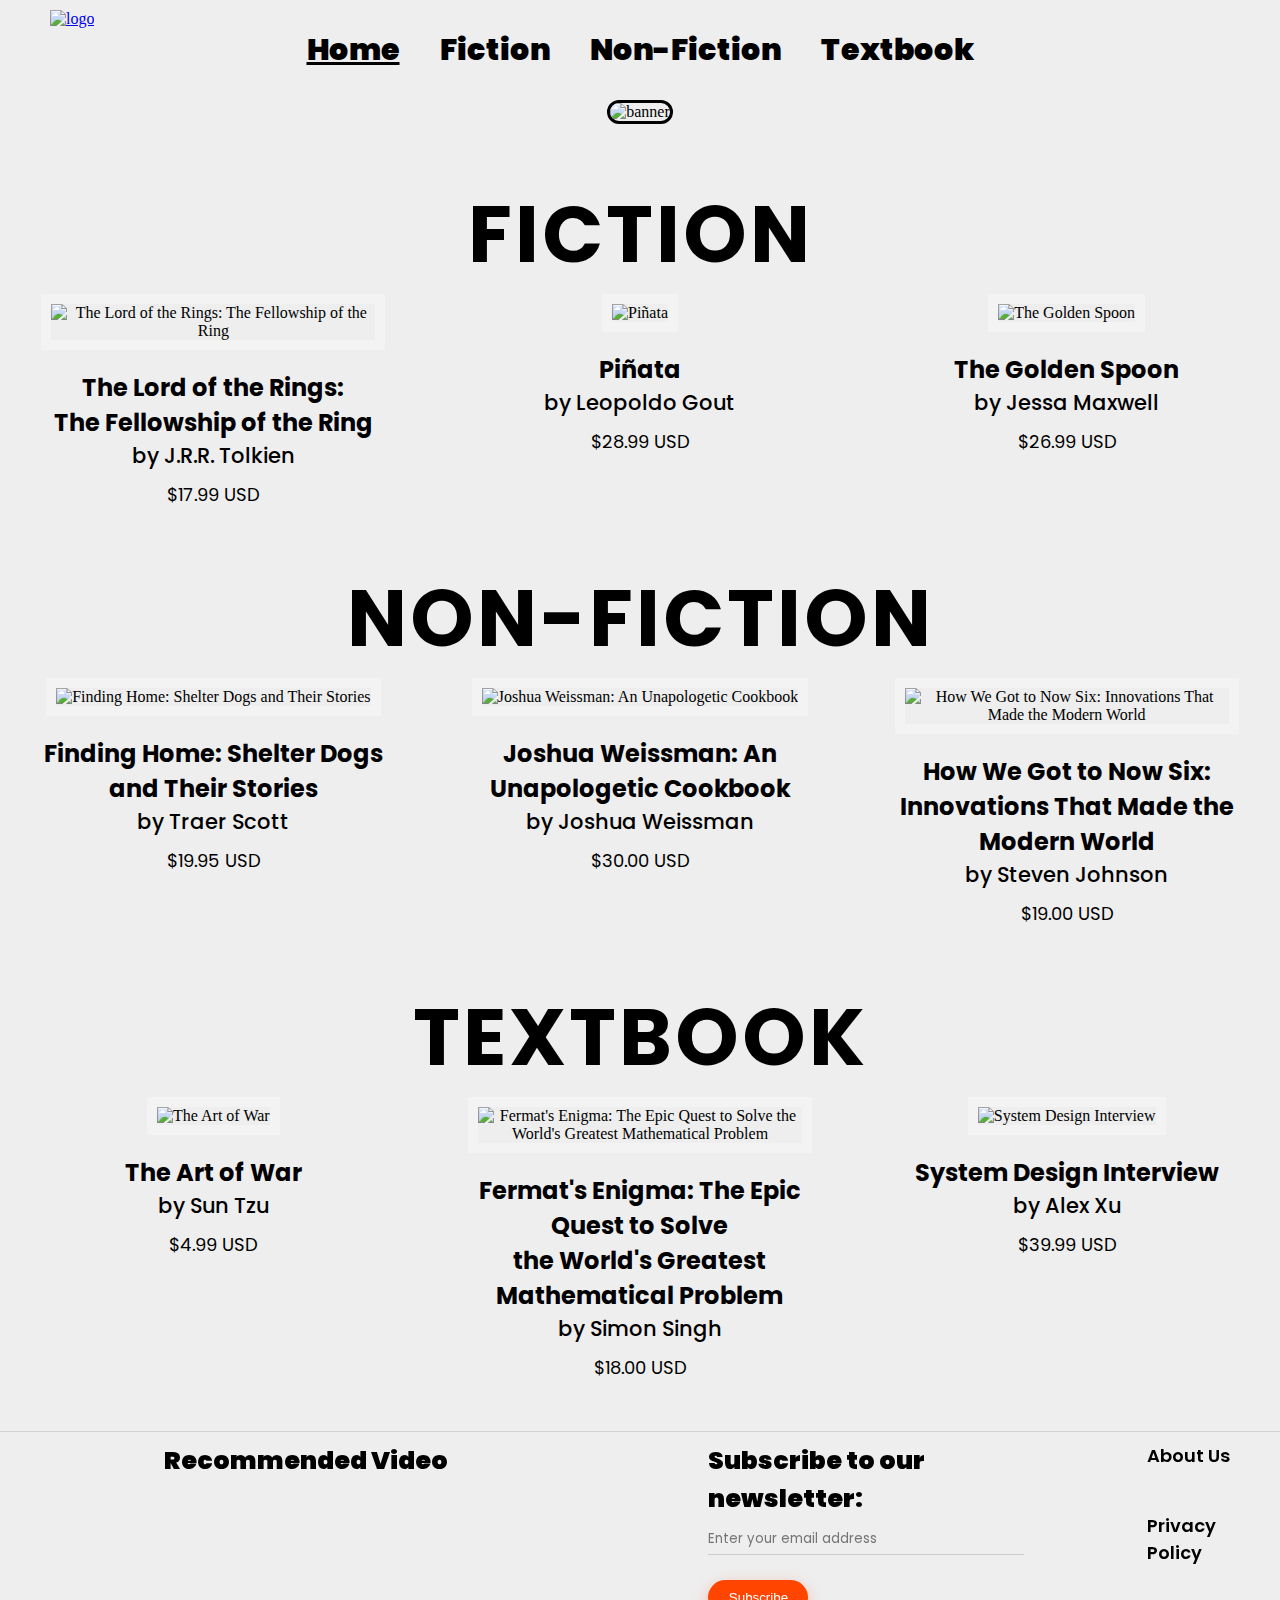
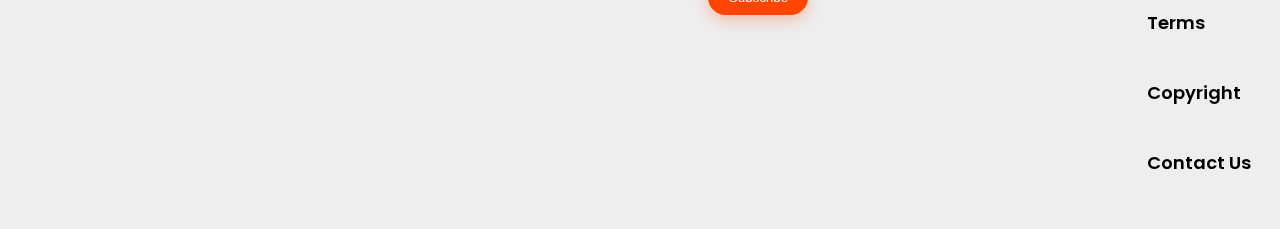
==== index.html @ ee294438 "First Upload" ====
<!--RMIT University Vietnam
  Course: COSC2430 Web Programming
  Semester: 2023A
  Assessment: Assignment 1
  Author: Vu Thanh Tung
  ID: s3963172
  Acknowledgement:
-->

<!DOCTYPE html>
<html lang="en">

<head>
    <meta charset="UTF-8">
    <meta http-equiv="X-UA-Compatible" content="IE=edge">
    <meta name="viewport" content="width=device-width, initial-scale=1.0">
    <title>On The Same Page Bookstore</title>
    <link rel="shortcut icon" type="image/png" href="img/Logo/Logo-favicon.png">
    <link rel="stylesheet" href="style.css">
    <script src="script.js"></script>
</head>

<body>
    <header class="header-section">
        <div class="header-logo">
            <a href="index.html">
                <img src="img/Logo/Logo.png" alt="logo" id="logo">
            </a>
        </div>
        <div class="mobile-nav-icon">☰</div>
        <nav class="navbar">
            <ul>
                <li>
                    <a href="index.html" class="nav-link" id="active-link">home</a>
                </li>
                <li>
                    <a href="fiction.html" class="nav-link">fiction</a>
                </li>
                <li>
                    <a href="non-fiction.html" class="nav-link">non-fiction</a>
                </li>
                <li>
                    <a href="textbook.html" class="nav-link">textbook</a>
                </li>
            </ul>
        </nav>
    </header>

    <main>
        <section id="banner-section">
            <div class="banner">
                <img src="img/Banner/Banner1.jpg" alt="banner">
            </div>
        </section>

        <section id="store-page">
            <section>
                <a href="fiction.html" class="category">
                    <h1>fiction</h1>
                </a>
                <div class="bookshelf">
                    <a class="book" href="book-detail.html">
                        <img src="img/Book/Fiction/Fantasy/The Lord of the Rings_The Fellowship of the Ring/TLOTR_The Fellowship of the Ring-Cover.jpg"
                            alt="The Lord of the Rings: The Fellowship of the Ring">
                        <h2>The Lord of the Rings:<br>The Fellowship of the Ring</h2>
                        <h3>by J.R.R. Tolkien</h3>
                        <p>$17.99 USD</p>
                    </a>
                    <a class="book" href="#">
                        <img src="img/Book/Fiction/Horror/Piñata/Piñata-Cover.jpg" alt="Piñata">
                        <h2>Piñata</h2>
                        <h3>by Leopoldo Gout</h3>
                        <p>$28.99 USD</p>
                    </a>
                    <a class="book" href="#">
                        <img src="img/Book/Fiction/Mystery-Thriller/The Golden Spoon/The Golden Spoon-Cover.jpg"
                            alt="The Golden Spoon">
                        <h2>The Golden Spoon</h2>
                        <h3>by Jessa Maxwell</h3>
                        <p>$26.99 USD</p>
                    </a>
            </section>

            <section>
                <a href="non-fiction.html" class="category">
                    <h1>non-fiction</h1>
                </a>
                <div class="bookshelf">
                    <a class="book" href="#">
                        <img src="img/Book/Non-Fiction/Art and Photography/Finding Home_Shelter Dogs and Their Stories/Finding Home_Shelter Dogs and Their Stories-Cover.jpg"
                            alt="Finding Home: Shelter Dogs and Their Stories">
                        <h2>Finding Home: Shelter Dogs and Their Stories</h2>
                        <h3>by Traer Scott</h3>
                        <p>$19.95 USD</p>
                    </a>
                    <a class="book" href="#">
                        <img src="img/Book/Non-Fiction/Cooking and Food/Joshua Weissman_An Unapologetic Cookbook/Joshua Weissman_An Unapologetic Cookbook-Cover.jpg"
                            alt="Joshua Weissman: An Unapologetic Cookbook">
                        <h2>Joshua Weissman: An Unapologetic Cookbook</h2>
                        <h3>by Joshua Weissman</h3>
                        <p>$30.00 USD</p>
                    </a>
                    <a class="book" href="#">
                        <img src="img/Book/Non-Fiction/History/How We Got to Now Six_Innovations That Made the Modern World/How We Got to Now-Cover.jpg"
                            alt="How We Got to Now Six: Innovations That Made the Modern World">
                        <h2>How We Got to Now Six:<br>Innovations That Made the Modern World</h2>
                        <h3>by Steven Johnson</h3>
                        <p>$19.00 USD</p>
                    </a>
            </section>

            <section>
                <a href="textbook.html" class="category">
                    <h1>textbook</h1>
                </a>
                <div class="bookshelf">
                    <a class="book" href="#">
                        <img src="img/Book/Textbook/Humanities/The Art of War/The Art of War-Cover.jpg"
                            alt="The Art of War">
                        <h2>The Art of War</h2>
                        <h3>by Sun Tzu</h3>
                        <p>$4.99 USD</p>
                    </a>
                    <a class="book" href="#">
                        <img src="img/Book/Textbook/Math and Science/Fermat's Enigma_The Epic Quest to Solve the World's Greatest Mathematical Problem/Fermat's Enigma-Cover.jpg"
                            alt="Fermat's Enigma: The Epic Quest to Solve the World's Greatest Mathematical Problem">
                        <h2>Fermat's Enigma: The Epic Quest to Solve<br>the World's Greatest Mathematical Problem</h2>
                        <h3>by Simon Singh</h3>
                        <p>$18.00 USD</p>
                    </a>
                    <a class="book" href="#">
                        <img src="img/Book/Textbook/Professional and Technical/System Design Interview/System Design Interview-Cover.jpg"
                            alt="System Design Interview">
                        <h2>System Design Interview</h2>
                        <h3>by Alex Xu</h3>
                        <p>$39.99 USD</p>
                    </a>
            </section>
        </section>
    </main>

    <footer id="footer-section">
        <nav id="footer-navbar">
            <div class="video-box">
                <h2>Recommended Video</h2>
                <iframe width="560" height="315" src="https://www.youtube.com/embed/lIW5jBrrsS0"
                    title="YouTube video player" frameborder="0"
                    allow="accelerometer; autoplay; clipboard-write; encrypted-media; gyroscope; picture-in-picture; web-share"
                    allowfullscreen></iframe>
            </div>
            <div class="newsletter-box">
                <form>
                    <label for="email">Subscribe to our newsletter:</label>
                    <input type="email" id="email" name="email" placeholder="Enter your email address">
                    <button type="submit">Subscribe</button>
                </form>
            </div>
            <ul id="footer-menu">
                <li>
                    <a href="#" class="footer-link">about us</a>
                </li>
                <li>
                    <a href="#" class="footer-link">privacy policy</a>
                </li>
                <li>
                    <a href="#" class="footer-link">terms</a>
                </li>
                <li>
                    <a href="#" class="footer-link">copyright</a>
                </li>
                <li>
                    <a href="contact.html" class="footer-link">contact us</a>
                </li>
            </ul>
        </nav>
    </footer>
</body>

</html>
---- style.css ----
/* RMIT University Vietnam
  Course: COSC2430 Web Programming
  Semester: 2023A
  Assessment: Assignment 1
  Author: Vu Thanh Tung
  ID: s3963172
  Acknowledgement:
*/

@import url('https://fonts.googleapis.com/css2?family=Poppins&display=swap');

:root {
    --font-family: 'Poppins', sans-serif;

    --header-bg-color-light: gray;
    --main-bg-color-light: #eee;
    --font-color-light: black;

    --breadcrumb-parent-color: black;
    --breadcrumb-child-color: gray;

    --book-border-color: #f3f3f3;
}

* {
    margin: 0;
    padding: 0;
}

body {
    background-color: var(--main-bg-color-light);
}

/* || HEADER SECTION */
.header-section {
    display: flex;
    justify-content: center;
    width: 100%;
    padding: 0 20px;    
}

/* Header Logo */
.header-logo {
    display: flex;
    align-items: center;
    justify-content: center;
    position: absolute;
    top: 10px;
    left: 50px;
}

#logo {
    width: 75px;
    height: auto;
    transition: .5s;
}

#logo:hover {
    scale: 1.02;
    transition: .5s;
}

/* Default Horizontal Navigation Bar */
.navbar {
    display: flex;
    justify-content: center;
    align-items: center;
    background-color: var(--main-bg-color-light);
    height: 100px;
}

.navbar ul {
    display: flex;
    list-style: none;
    margin: 0;
    padding: 0;
}

.navbar li {
    font-size: 30px;
    font-family: var(--font-family);
    font-weight: 900;
    text-transform: capitalize;
    margin-right: 40px;
    transition: .5s;
}

.navbar a {
    color: var(--font-color-light);
    text-decoration: none;
}

#active-link {
    text-decoration: underline;
}

.nav-link:hover {
    text-decoration: underline;
}

.navbar li:hover {
    font-size: 31px;
    transition: .5s;
}

.mobile-nav-icon {
    text-align: center;
    width: 30px;
    height: 30px;
    padding: 5px;
    font-size: 20px;
    background-color: var(--book-border-color);
    display: none;
    margin-top: 30px;
    margin-left: 30px;
}

/* Responsive Vertical Navigation Bar */
@media (max-width: 960px) {
    .header-section {
        flex-direction: column;
        height: auto;
        justify-content: flex-start;
        padding-bottom: 30px;
    }

    .header-logo {
        position: absolute;
        top: 10px;
        right: 50px;
        margin-left: 50px;
        padding-right: 50px;
    }

    .navbar {
        background: var(--book-border-color);
        flex-direction: column;
        align-items: flex-start;
        height: auto;
        width: fit-content;
        padding: 5px 20px;
        margin-left: 30px;
    }

    .navbar ul {
        flex-direction: column;
        margin-top: 20px;
    }

    .navbar li {
        margin-right: 0;
        margin-bottom: 10px;
        font-size: 20px;
        transition: .5s;
    }

    .navbar {
        display: none;
    }

    .mobile-nav-icon {
        display: block;
    }

    .mobile-nav-icon:hover+.navbar {
        display: block;
    }

    .navbar:hover {
        display: block;
    }

    .navbar li:hover {
        font-size: 21px;
        transition: .5s;
    }
}

/* || MAIN SECTION */
/* Breadcrumb */
.breadcrumb {
    display: flex;
    justify-content: center;
    padding: 10px 0;
    list-style: none;
}

.breadcrumb li {
    color: var(--breadcrumb-child-color);
    display: inline;
    font-size: 25px;
    font-family: var(--font-family);
    font-weight: 400;
    text-transform: capitalize;
}

.breadcrumb li+li:before {
    padding: 8px;
    color: var(--breadcrumb-parent-color);
    content: ">\00a0";
}

.breadcrumb li a {
    color: var(--breadcrumb-parent-color);
    text-decoration: none;
    text-transform: capitalize;
}

.breadcrumb li a:hover {
    color: var(--breadcrumb-parent-color);
    text-decoration: underline;
}

/* Banner Section */
#banner-section {
    display: flex;
    align-items: center;
    justify-content: center;
    padding: 0 35px 0 35px;
}

.banner img {
    width: 100%;
    height: auto;
    border-radius: 1em;
    border: 3px solid black;
}

/* Store Section */
#store-page {
    padding-top: 50px;
}

.category {
    font-family: var(--font-family);
    font-weight: 900;
    font-size: 40px;
    letter-spacing: 3px;
    color: var(--font-color-light);
    text-decoration: none;
    text-transform: uppercase;
    text-align: center;
}

/* Book Showcase */
/* Default 3 Column Layout */
.bookshelf {
    display: flex;
    flex-wrap: wrap;
    justify-content: space-around;
}

.book {
    width: calc(30% - 40px);
    margin-bottom: 40px;
    color: var(--font-color-light);
    text-decoration: none;
    text-align: center;
}


.book img {
    width: 100%;
    height: auto;
    transition: .5s;
    border: 10px solid var(--book-border-color);
    z-index: -1;
}

.book h2 {
    font-family: var(--font-family);
    font-size: 24px;
    color: var(--font-color-light);
    margin: 20px 0 0;
}

.book h3 {
    color: var(--font-color-light);
    font-family: var(--font-family);
    font-size: 21px;
    font-weight: 500;
    margin-bottom: 10px;

}

.book p {
    font-family: var(--font-family);
    font-size: 18px;
    text-decoration: none;
    line-height: 1.5;
    margin-bottom: 10px;
}

.book:hover img {
    scale: 1.02;
    transition: 0.5s;
}

.book:hover h2 {
    text-decoration: underline;
}

/* Responsive 1 Column Layout */
@media only screen and (max-width: 960px) {
    .bookshelf {
        flex-direction: column;
        padding: 0px 30px;
    }

    .book {
        width: 100%;
        margin-bottom: 40px;
    }
}

@media only screen and (max-width: 960px) {
    #footer-navbar {
        display: grid;
        gap: 2%;
    }

    #footer-navbar>ul {
        text-align: center;
    }
}

/* || BOOK DEATAIL PAGE */
/* Default Horizontal Book Detail */
.detail-box {
    display: flex;
    justify-content: center;
    align-items: center;
    gap: 100px;
}

.book-detail-smallimg img {
    height: 150px;
    margin: 10px 0;
    cursor: pointer;
    display: block;
    opacity: 0.6;
}

.book-detail-smallimg img:hover {
    opacity: 1;
}

.book-detail {
    display: flex;
    justify-content: center;
    gap: 10px;
    padding: 40px;
}

.img-container img {
    height: 500px;
    width: auto;
}

.book-price {
    display: flex;
    flex-direction: column;
    justify-content: center;
    align-items: center;
    text-align: center;
    padding: 20px;
    margin-right: 80px;
}

.book-price h2 {
    font-family: var(--font-family);
    font-size: 20px;
    font-weight: 900;
    color: var(--font-color-light);
}

.book-price h3 {
    font-family: var(--font-family);
    font-size: 20px;
    font-weight: 400;
    color: var(--font-color-light);
}

.book-price p {
    font-family: var(--font-family);
    font-size: 40px;
    font-weight: 900;
    color: var(--font-color-light);
}

.book-price button {
    font-size: 25px;
    font-weight: 900;
    width: 250px;
    height: 45px;
}

.description-box {
    display: grid;
    justify-content: center;
    align-items: center;
    padding: 10px 250px 60px 250px;
}

.description-box h2 {
    font-family: var(--font-family);
    font-size: 30px;
    font-weight: 900;
    color: var(--font-color-light);
}

.description-box p {
    font-family: var(--font-family);
    font-size: 20px;
    font-weight: 400;
    color: var(--font-color-light);
    text-align: justify;
}

/* Responsive Vertial Book Detail */
@media (max-width:960px) {
    .detail-box {
        flex-direction: column;
        gap: 0px;
    }

    .book-detail {
        padding: 10px;
    }

    .book-price {
        padding: 10px;
        margin-left: 80px;
    }

    .description-box {
        text-align: center;
        padding: 30px 100px 60px 100px;
    }
}

/* || CONTACT PAGE */
/* Back Button */
.return-button {
    display: flex;
    font-size: 30px;
    font-family: var(--font-family);
    font-weight: 400;
    padding-bottom: 50px;
    width: 100%;
    height: 1px;
}

.return-button a {
    color: var(--font-color-light);
    text-decoration: none;
}

.return-button a span {
    text-transform: uppercase;
}

.return-button .return-link:hover {
    text-decoration: underline;
}

/* Default Horizontal Contact Form */
.container {
    width: 80%;
    margin: 50px auto;
}

.container h1 {
    color: var(--font-color-light);
    font-size: 24px;
    font-family: var(--font-family);
    font-weight: 900;
    margin-bottom: 10px;
}

.container p {
    color: var(--font-color-light);
    font-size: 14px;
    font-family: var(--font-family);
    font-weight: 400;
    margin-bottom: 40px;
}

.contact-box {
    background: var(--book-border-color);
    display: flex;
}

.contact-left {
    flex-basis: 60%;
    padding: 40px 60px;
}

.contact-left h3 {
    color: var(--font-color-light);
    font-family: var(--font-family);
    font-weight: 600;
    margin-bottom: 30px;
}

.input-row {
    display: flex;
    justify-content: space-between;
    margin-bottom: 20px;
}

.input-row .input-group {
    flex-basis: 45%;
}

label {
    color: var(--font-color-light);
    font-family: var(--font-family);
    margin-bottom: 6px;
    display: block;
}

.require {
    display: inline-block;
    margin-left: 4px;
    color: #f24f66
}

input,
select,
option {
    color: var(--font-color-light);
    font-family: var(--font-family);
    width: 100%;
    background: var(--book-border-color);
    border: none;
    border-bottom: 1px solid #ccc;
    outline: none;
    padding-bottom: 5px;
}

textarea {
    background: var(--book-border-color);
    box-sizing: border-box;
    width: 100%;
    border: 1px solid #ccc;
    outline: none;
    padding: 10px;
}

button {
    background: orangered;
    width: 100px;
    height: 35px;
    border: none;
    border-radius: 30px;
    outline: none;
    color: #fff;
    margin-top: 20px;
    box-shadow: 0 5px 15px 0 rgba(255, 69, 0, 0.3);
}

.contact-right {
    background: orangered;
    flex-basis: 40%;
    padding: 40px;
}

.contact-right>h3 {
    color: #fff;
    font-family: var(--font-family);
    font-weight: 600;
}

.contact-info>tr,
td:first-child {
    padding-right: 20px;
}

.contact-info>tr,
td {
    color: #fff;
    font-family: var(--font-family);
    font-weight: 400;
    padding-top: 20px;
}

/* Responsive Vertical Contact Form */
@media (max-width: 960px) {
    .contact-box {
        flex-direction: column;
    }
}

/* || FOOTER SECTION */
/* | Default Horizontal Footer */
#footer-section {
    border-top: 1px solid #d1d1d1;
    /* split border */
    position: sticky;
    top: 0;
    left: 0;
    width: 100%;
}

#footer-navbar {
    display: flex;
    flex-direction: row;
    justify-content: center;
    padding: 10px 2vw;
    gap: 10%;
}

/* Video Section */
.video-box iframe {
    padding-bottom: 20px;
}

.video-box h2 {
    font-size: 25px;
    font-family: var(--font-family);
    font-weight: 900;
    text-align: center;
}

/* Newsletter Section */
.newsletter-box form {
    display: grid;
    justify-content: space-around;
    gap: 5px;
    padding-bottom: 20px;
}

.newsletter-box label {
    color: var(--font-color-light);
    font-family: var(--font-family);
    font-size: 25px;
    font-weight: 900;
    margin-bottom: 6px;
    display: block;
}

.newsletter-box input {
    color: var(--font-color-light);
    font-family: var(--font-family);
    width: 100%;
    background: var(--main-bg-color-light);
    border: none;
    border-bottom: 1px solid #ccc;
    outline: none;
    padding-bottom: 5px;
}

/* Footer Links Section */
#footer-navbar ul {
    display: grid;
    justify-content: center;
    gap: 20px;
    list-style: none;
    padding-bottom: 20px;
}

.footer-link {
    font-family: var(--font-family);
    font-size: 18px;
    color: var(--font-color-light);
    font-weight: 600;
    text-transform: capitalize;
    text-decoration: none;
}

.footer-link:hover {
    text-decoration: underline;
}

/* | Responsive Vertical Footer */
@media (max-width: 960px) {
    #footer-navbar {
        display: grid;
    }
}
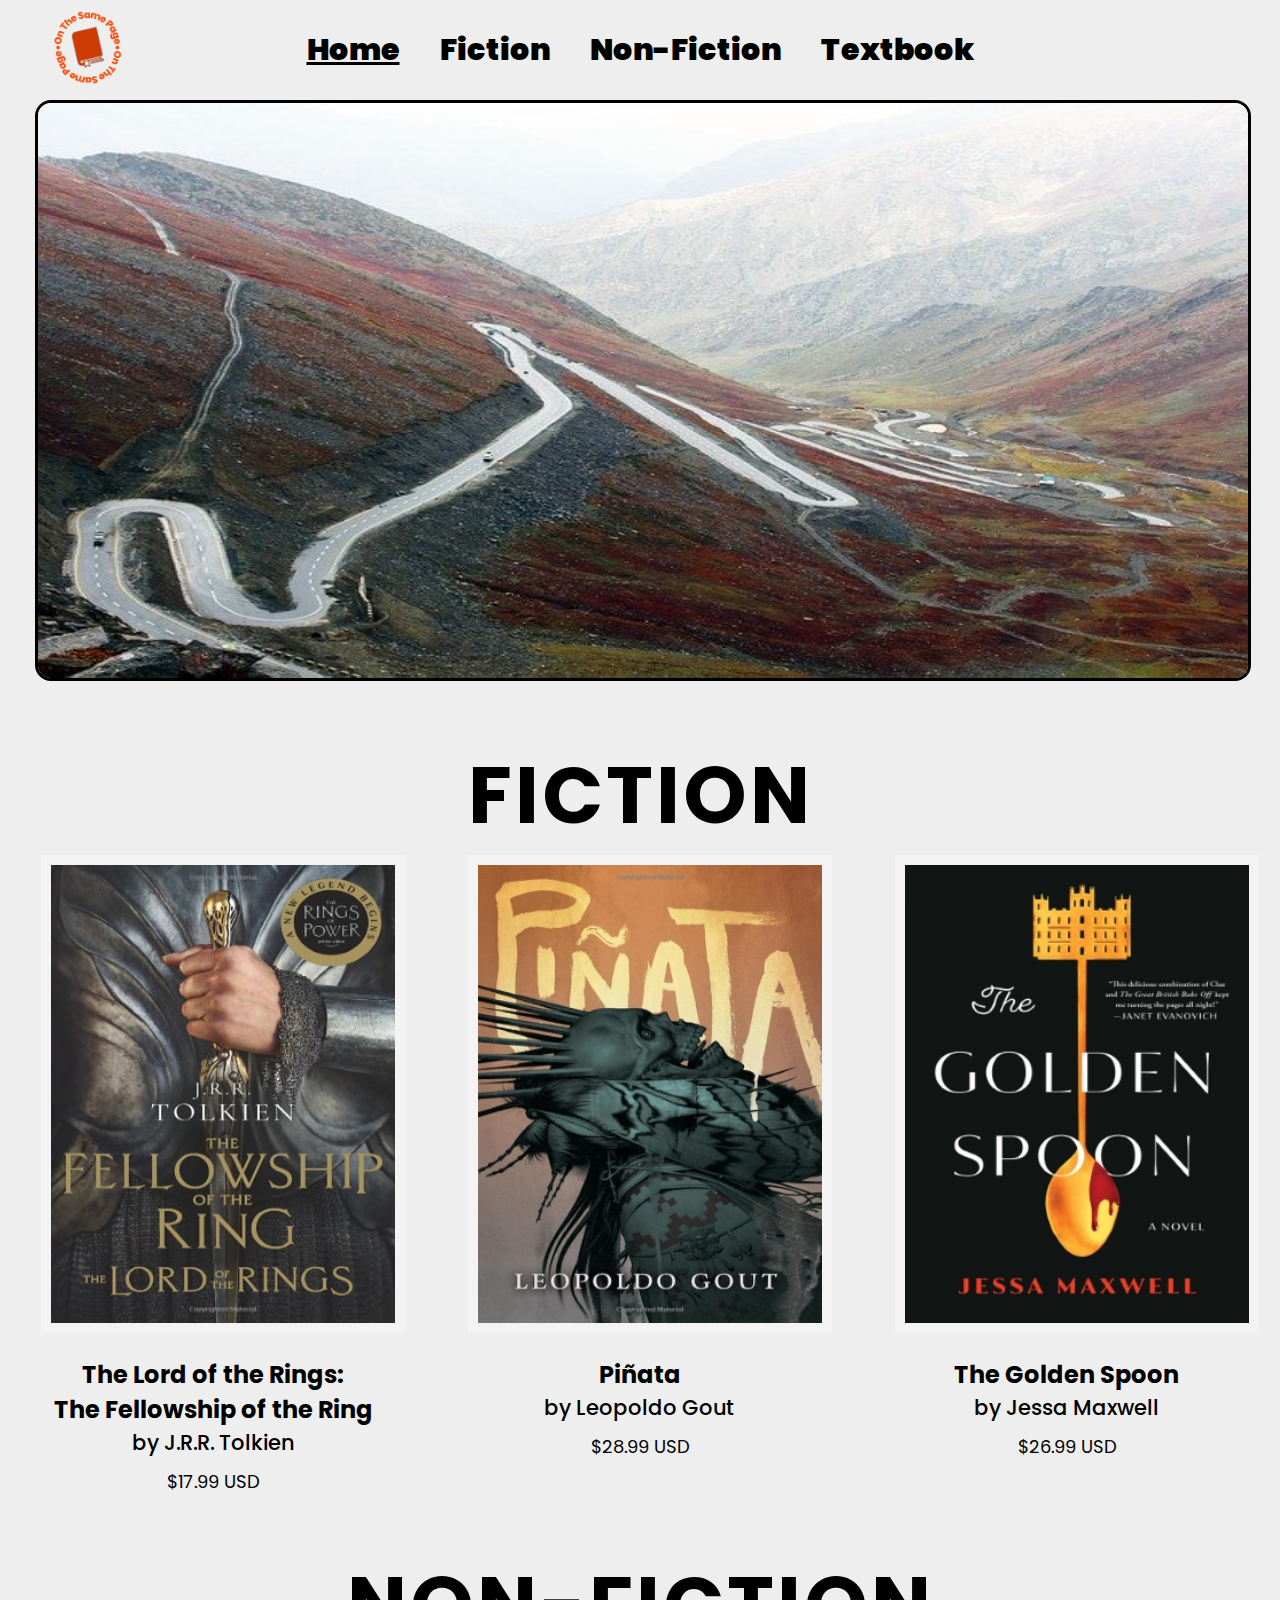
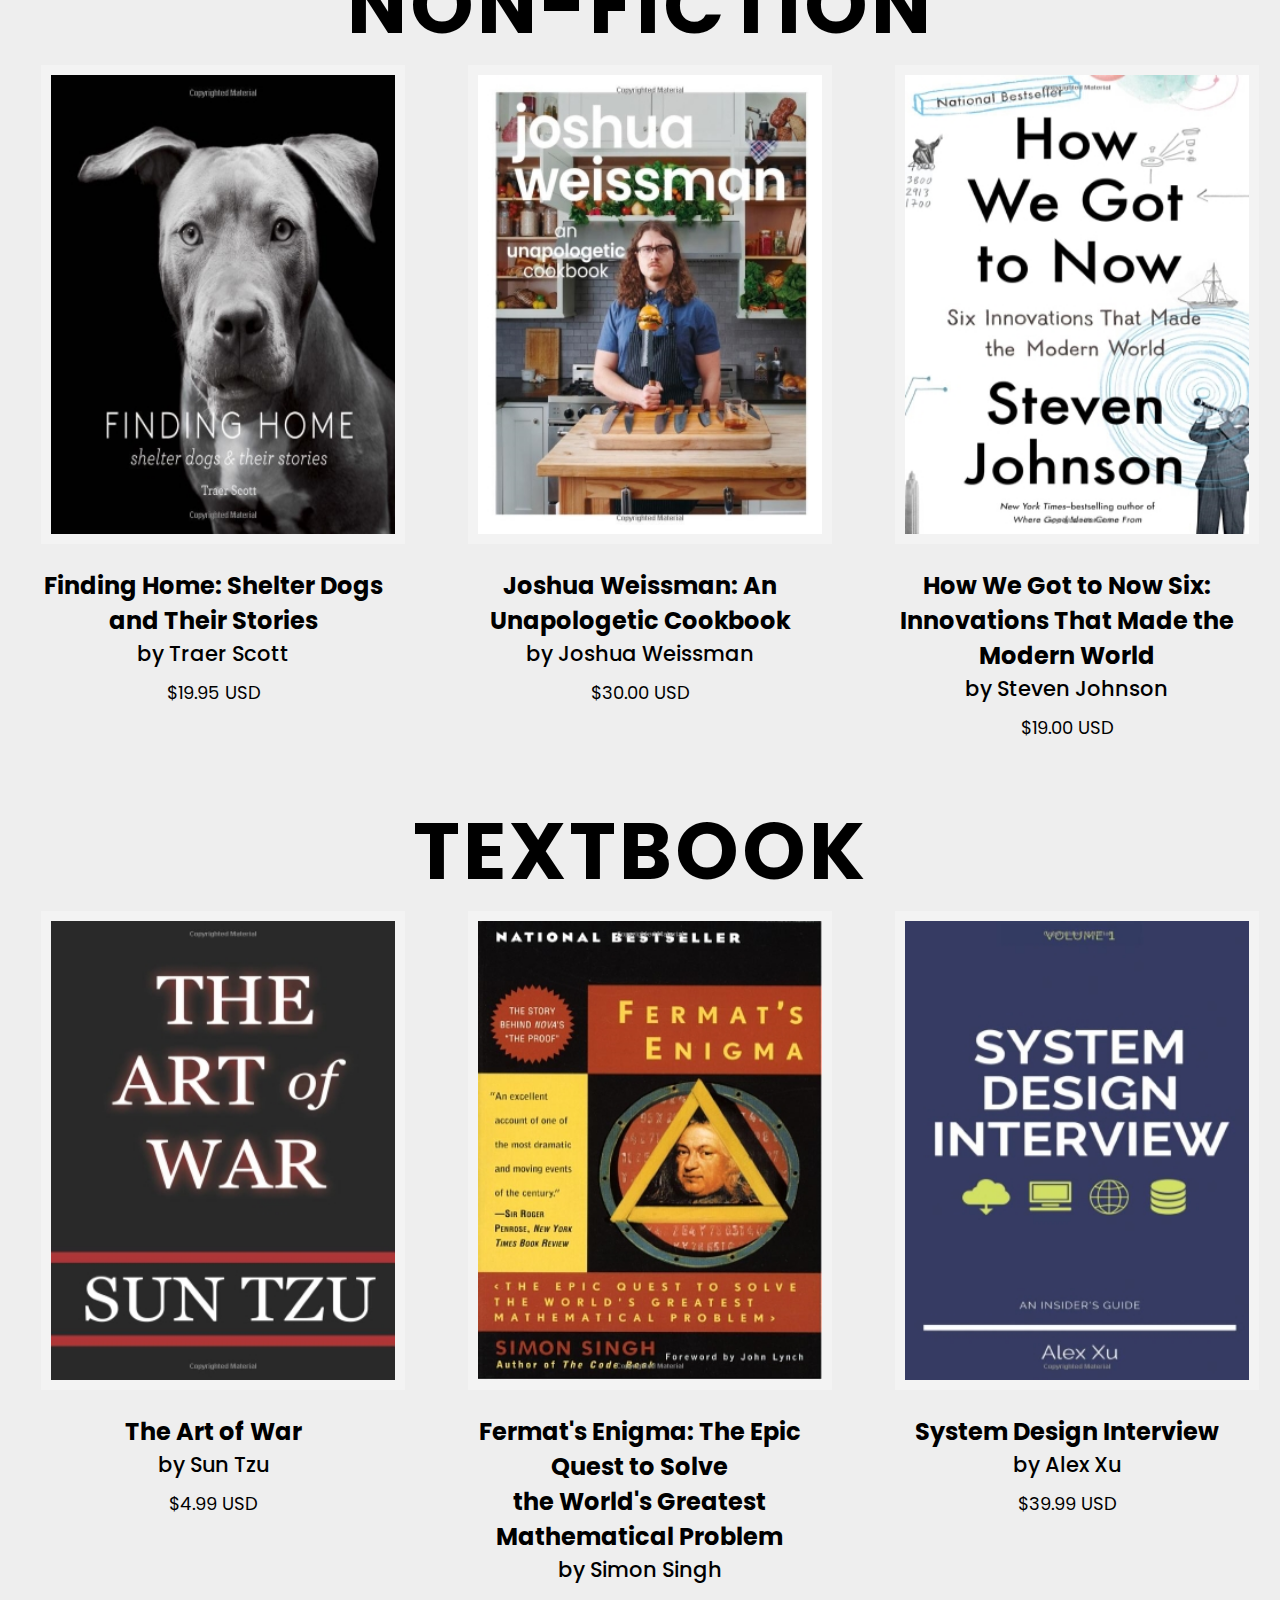
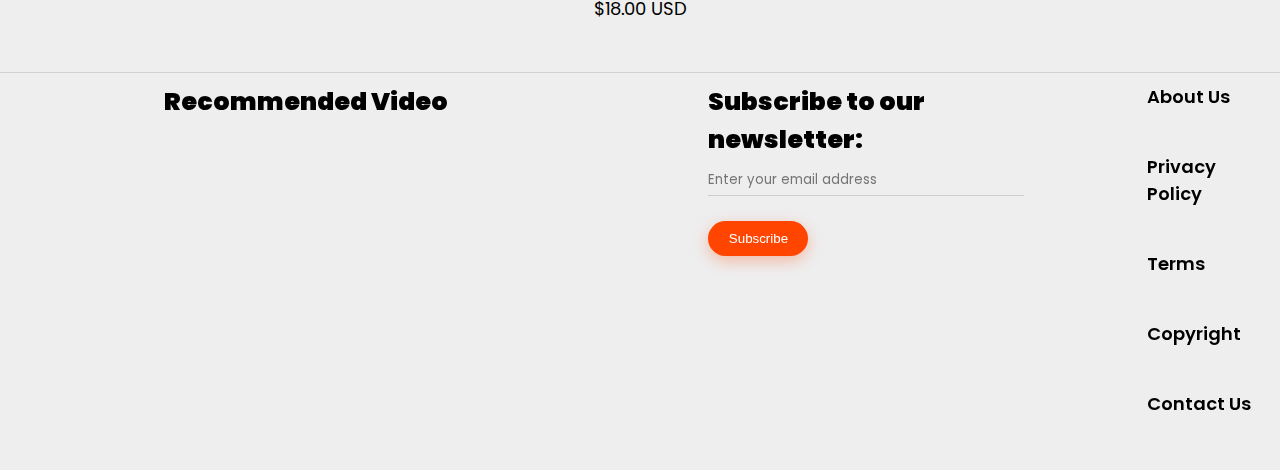
==== commit f2609b5f: "Update newsletter @ the footer and the contact page" ====
--- a/index.html
+++ b/index.html
@@ -149,9 +149,9 @@
                     allowfullscreen></iframe>
             </div>
             <div class="newsletter-box">
-                <form>
+                <form action="newsletter" method="post" id="newsletter_sub">
                     <label for="email">Subscribe to our newsletter:</label>
-                    <input type="email" id="email" name="email" placeholder="Enter your email address">
+                    <input type="email" id="email" name="email" placeholder="Enter your email address" required>
                     <button type="submit">Subscribe</button>
                 </form>
             </div>
